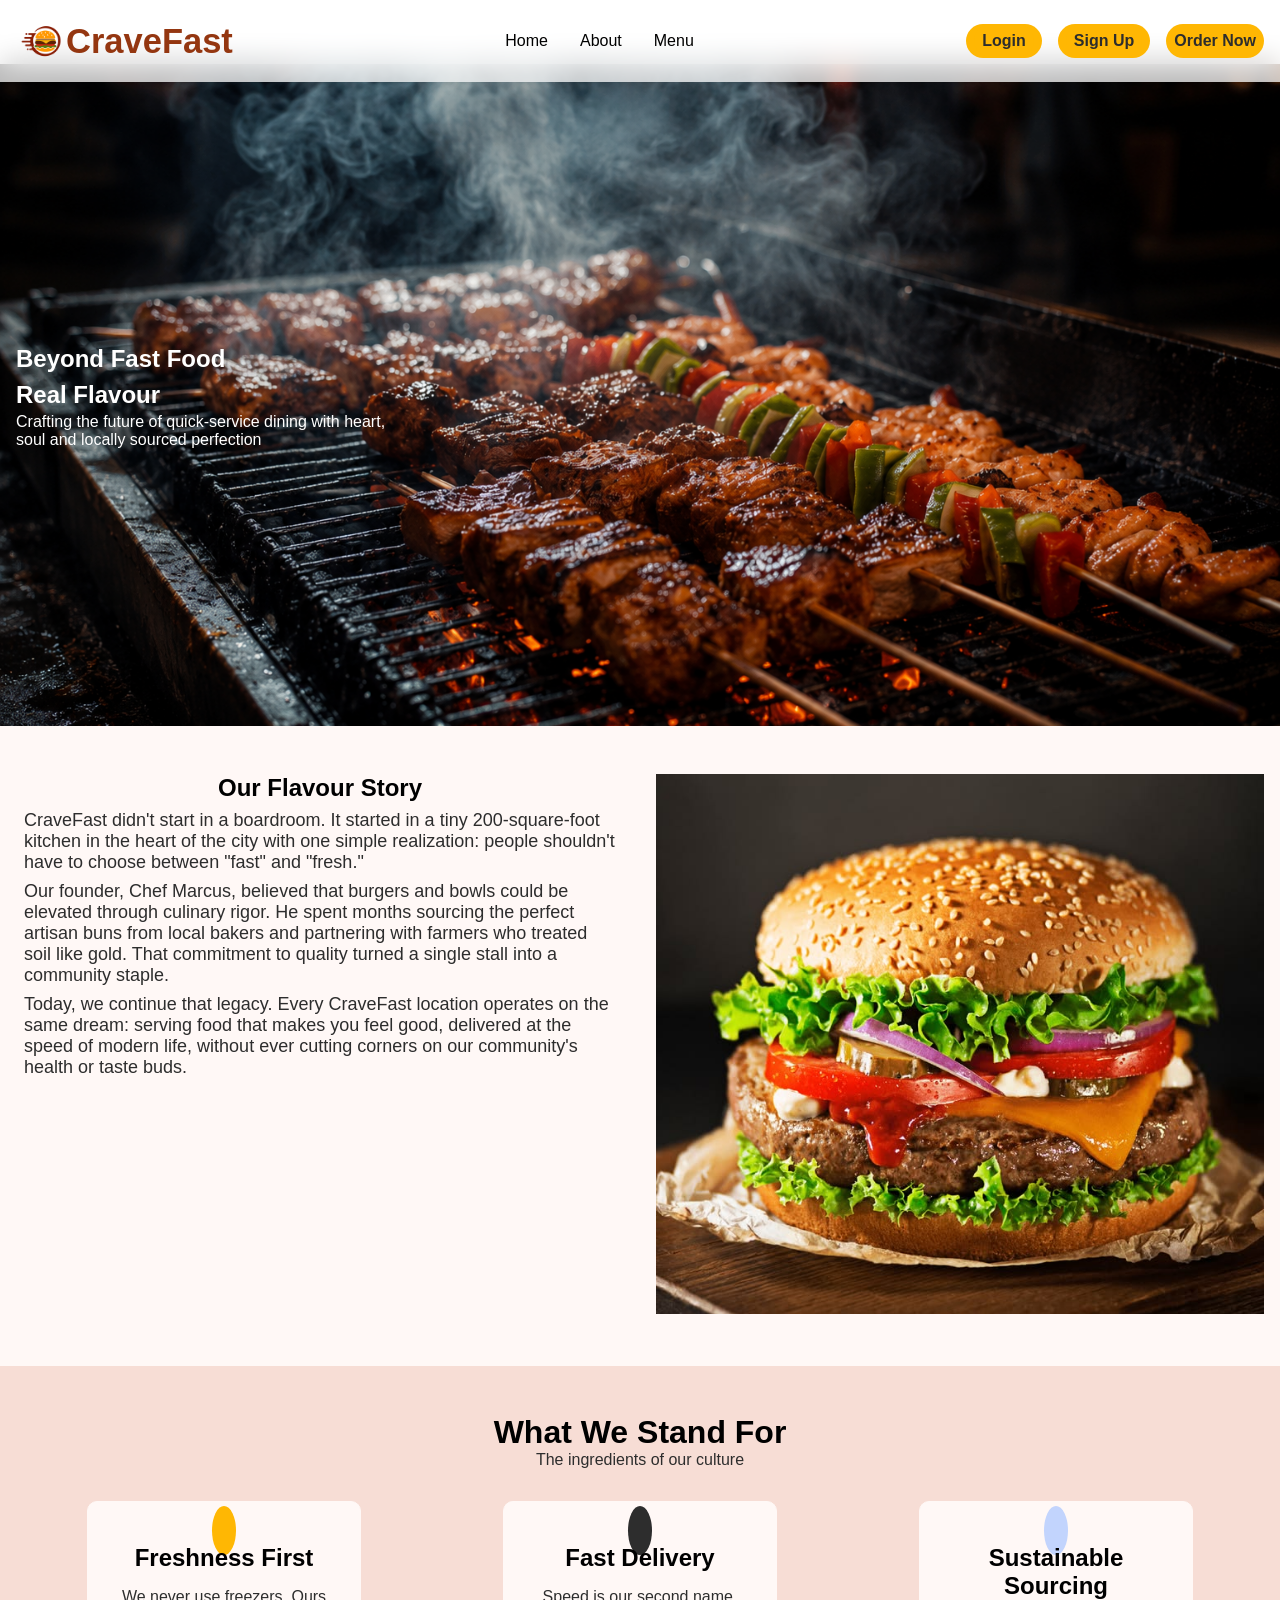
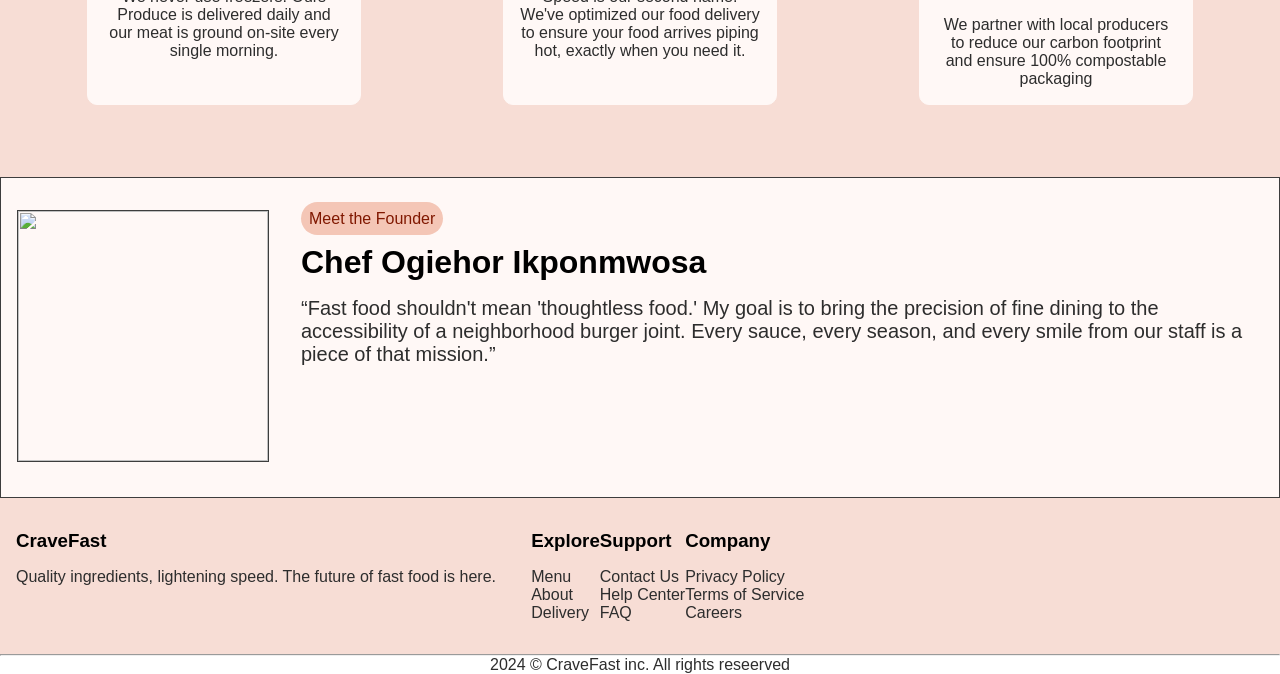
==== about.html @ b5cc9dee "Add files via upload" ====
<!DOCTYPE html>
<html lang="en">
<head>
    <meta charset="UTF-8">
    <meta name="viewport" content="width=device-width, initial-scale=1.0">
    <title>CraveFast | About</title>
    <link rel="stylesheet" href="./asset/css/style.css">
    <link rel="stylesheet" href="https://cdnjs.cloudflare.com/ajax/libs/font-awesome/7.0.1/css/all.min.css">
    <link rel="shortcut icon" href="./asset/img/favicon/favicon_io/favicon.ico" type="image/x-icon">
</head>
<body>
    <section class="header_sec">
    <header>
        <div class="menu_header">
            <img src="./asset/img/favicon/ChatGPT Image Jun 26, 2026, 08_16_59 AM.png" width="50px" height="50px" alt="">
            <h1>CraveFast</h1>
        </div>
            <div class="nav">
                <nav>
                    <ul>
                        <li><a href="./index.html">Home</a></li>
                        <li><a href="./about.html">About</a></li>
                        <li><a href="./menu.html">Menu</a></li>
                    </ul>
                </nav>
            </div>
                <!-- <div class="log_in">
                    <li><a href="./login.html">Login</a></li>
                    <li><a href="./signup.html">Signup</a></li>
                </div> -->
                        

            <div class="head_order">
                
                <div class="log_in">
                    <li><a href="./login.html">Login</a></li>
                    <li><a href="./signup.html">Sign Up</a></li>
                </div>
                <a class="head_order_link" href="">Order Now</a>

            <label for="toggle">
                <i class="fa fa-bars"></i>
            </label>
            </div>
    </header>

    <input type="checkbox" id="toggle">

    <div class="submenu">
        <nav>
            <ul>
                <li><a href="./index.html">Home</a></li>
                <li><a href="./about.html">About Us</a></li>
                <li><a href="./menu.html">Menu</a></li>
                <li><a href="./login.html">Login</a></li>
                <li><a href="./signup.html">Sign Up</a></li>
            </ul>
        </nav>
    </div>
</section>

    <section class="about_intro_sec">
        <div class="about_intro">
            <div class="about_intro_head">
                <h2><span>Beyond Fast Food</span><span>Real Flavour</span></h2>
            </div>
            <p>Crafting the future of quick-service dining with heart, soul and locally sourced perfection</p>
        </div>
    </section>

    <section class="about_txt_sec">
        <div class="about_msg">
            <h2>Our Flavour Story</h2>
            <p>
                CraveFast didn't start in a boardroom. It started in a tiny 200-square-foot kitchen in the heart of the city with one simple realization: people shouldn't have to choose between "fast" and "fresh."
            </p>
            <p>
                Our founder, Chef Marcus, believed that burgers and bowls could be elevated through culinary rigor. He spent months sourcing the perfect artisan buns from local bakers and partnering with farmers who treated soil like gold. That commitment to quality turned a single stall into a community staple.
            </p>
            <p>
                Today, we continue that legacy. Every CraveFast location operates on the same dream: serving food that makes you feel good, delivered at the speed of modern life, without ever cutting corners on our community's health or taste buds.
            </p>
        </div>
        <div class="about_img">
            <img src="./asset/img/723742602655037122.jfif" alt="">
        </div>
    </section>

    <section class="about_desc">
        <div class="about_desc_intro">
            <h2>What We Stand For</h2>
            <p>The ingredients of our culture</p>
        </div>

        <div class="about_card_sec">
            <div class="about_cards">
                <i class="fa-solid fa-leaf"></i>
                <h3>Freshness First</h3>
                <p>We never use freezers. Ours Produce is delivered daily and our meat is ground on-site every single morning.</p>
            </div>

            <div class="about_cards">
                <i class="fa-solid fa-bolt"></i>
                <h3>Fast Delivery</h3>
                <p>Speed is our second name. We've optimized our food delivery to ensure your food arrives piping hot, exactly when you need it.</p>
            </div>

            <div class="about_cards">
                <i class="fa-solid fa-earth-europe"></i>
                <h3>Sustainable Sourcing</h3>
                <p>We partner with local producers to reduce our carbon footprint and ensure 100% compostable packaging</p>
        </div>
        </div>
    </section>

    <section class="about_chef">
        <div class="chef_card">
            <div class="chef_pic">
                <img src="./asset/img/favicon/20260510_125618.jpg" alt="">
            </div>

            <div class="chef_info">
                <p><span>Meet the Founder</span></p>
                <h2>Chef Ogiehor Ikponmwosa</h2>
                <div class="chef_txt">
                <p><q>Fast food shouldn't mean 'thoughtless food.' My goal is to bring the precision of fine dining to the accessibility of a neighborhood burger joint. Every sauce, every season, and every smile from our staff is a piece of that mission.</q></p>
                </div>
                <a href=""><i class="fa-solid fa-share-nodes"></i></a>
            </div>
        </div>
    </section>
    
    <footer>
        <div class="footer_name">
            <h3>CraveFast</h3>
            <p>Quality ingredients, lightening speed. The future of fast food is here.</p>

        </div>

    <div class="footer_links">
        <div>
            <h3>Explore</h3>
            <ul>
                <li><a href="">Menu</a></li>
                <li><a href="">About</a></li>
                <li><a href="">Delivery</a></li>
            </ul>
        </div>
        <div>
            <h3>Support</h3>
            <ul>
                <li><a href="">Contact Us</a></li>
                <li><a href="">Help Center</a></li>
                <li><a href="">FAQ</a></li>
            </ul>
        </div>
        <div>
            <h3>Company</h3>
            <ul>
                <li><a href="">Privacy Policy</a></li>
                <li><a href="">Terms of Service</a></li>
                <li><a href="">Careers</a></li>
            </ul>
        </div>
    </div>
    </footer>
    <hr>
    <div class="end"> 
        <p>2024 &copy; CraveFast inc. All rights reseerved</p>
    </div>
   
</body>
</html>
---- asset/css/style.css ----
:root{
    --button-color: #FFB703;
    --button-txt: #2d2d2d;
    /* #ff6b35 */
    --logo-color: #801801;
    --paragraph-color: #943610;   
    --body-color: #f7ddd5;
    --span-color: #f4c6b6;
    --card-color: #fff8f6;
    /* fff8f0 */
    /* --icn-color: #802801; */
    /* color: #2d2d2d */
}
    /* --button-color: #FF5100;     Punchy, high-energy vibrant flame orange */
    /* --button-txt: #1C1B19;       Deep charcoal off-black for clean text contrast */
    /* --logo-color: #1C1B19;       Striking charcoal for prominent brand lettering */
    /* --paragraph-color: #1C1B19;  Sharp charcoal for primary heading typography    */
    /* --body-color: #FDFBF7;       Fresh, modern warm cream background instead of muddy pink */
    /* --span-color: #FFB703;       Warm energetic amber for promotional highlights and badges */
    /* --card-color: #FFFFFF;       Crisp pure white so your product and review cards pop cleanly */


html,
body{
    overflow-x:hidden;
}




*{
    margin: 0;
    padding: 0;
    list-style: none;
    text-decoration: none;
    scroll-behavior: smooth;
    font-family: candara, sans-serif;
}
p{
    color: var(--button-txt);
    /* font-weight: 500; */
}


a:hover{
    color: var(--paragraph-color);
}

.header_sec header{
    display: flex;
    align-items: center;
    justify-content: space-between;
    position: fixed;
    top: 0;
    left: 0;
    right: 0;
    padding: 1rem;
    background-color: rgba(255, 255, 255, 0.726);
    backdrop-filter: blur(15px);
    z-index: 1000;
}

header .menu_header{
    display: flex;
    align-items: center;
    color: var(--paragraph-color);
    font-size: 23px;
    font-weight: bolder;
}
.nav ul{
    display: flex;
    gap: 2rem;
}

.nav a{
    color: black;
}

.nav a:hover{
    color: #802801;
}

.log_in{
    display: flex;
    gap: 1rem;
}


.log_in li{
    padding: 0.5rem;
    background-color: var(--button-color);
    color: var(--button-txt);
    border-radius: 20px;
    font-weight: bolder;
    transition: 0.3s all ease-in-out;
}

.log_in li:hover{
    transform: scale(0.9);
}

.log_in a{
    color: var(--button-txt);
}

.log_in a:hover{
    color: var(--button-txt);
}


.submenu{
    position: fixed;
    top: 3.5rem;
    right: 0;
    background-color: #fff8f6b0;
    backdrop-filter: blur(15px);
    max-height: 0;
    overflow: hidden;
    opacity: 0;
    transition: max-height 0.8s ease, opacity 0.4s ease;
    z-index: 50;
}

.submenu nav ul{
    display: block;
    padding: 1rem;
}

.submenu nav ul li{
    margin: 1rem 0 1rem 0;
    border-bottom: 1px solid var(--button-txt);
    transition: 0.3s all ease-in-out;
}

.submenu nav ul li:hover{
    transform: scale(1.1);
    color: var(--button-txt);
}
.submenu nav ul li a{
    color: var(--button-txt);
    padding: 0.5rem;
    display: inline-block;
    width: stretch;
}

header label{
    display: none;
}
#toggle{
    display: none;
}

/* this means that whenever the toogle has been clicked and is now checked, give the submenu this properties */
#toggle:checked ~ .submenu{
    max-height: 500px;
    opacity: 1;
}




.head_order{
    display: flex;
    align-items: center;
    gap: 1rem;
}

.head_order a{
    padding: 0.5rem;
    background-color: var(--button-color);
    color: var(--button-txt);
    border-radius: 20px;
    font-weight: bolder;
    transition: 0.3s all ease-in-out;
}

.head_order a:hover{
    transform: scale(0.9);
}

.intro_sec{
    margin-top: 4rem;
    background-image: url(../img/burger/ChatGPT\ Image\ Jun\ 26\,\ 2026\,\ 12_20_37\ AM.png);
    background-size: cover;
    background-position: center;
    background-repeat: no-repeat;
    min-height: 95vh;
}

.intro_info{
    padding: 1rem;
}

.intro_img{
    /* background: linear-gradient(95deg, white, transparent, transparent); */
    background-image: linear-gradient(rgba(0, 0, 0, 0.5));
    width: stretch;
    height: 95vh;
    padding: 1rem;
    display: flex;
    align-items: center;
}

.intro_sec .intro_head{
    width: 45%;
}

.intro_head .intro_begin{
    margin: 2rem 0;
    background-color: var(--span-color);
    color: var(--logo-color);
    width: fit-content;
    border-radius: 20px;
    padding: 0.5rem;
    font-weight: bold;
}

.intro_head h2 span{
    display: block;
    font-size: 36px;
    font-weight: bolder;
    color: white;
}

.intro_head h2 span:nth-child(2){
    color: white;
}
.intro_head .intro_txt{
    margin-top: 1rem;
    color: white;
}

.order_now{
    margin-top: 1rem;
    display: flex;
    align-items: center;
    gap: 1rem;
    margin-top: 1rem;
}

.order_now .order{
    padding: 0.6rem 1.5rem;
    background-color: var(--button-color);
    color: var(--button-txt);
    border-radius: 10px;
    font-size: 18px;
    font-weight: bolder;
    transition: 0.3s all ease-in-out;
}

.order_now .order_video{
    padding: 0.6rem 1.5rem;
    border: 2px solid var(--button-color);
    color: var(--button-color);
    border-radius: 10px;
    font-weight: bolder;
    transition: 0.3s all ease-in-out;
}

.order_now .order:hover,
.order_now .order_video:hover{
    transform: scale(0.9);
}

.order_steps{
    background-color: var(--body-color);
    padding: 5rem 0 2rem;
    position: relative;
}

.order_steps .order_intro{
    text-align: center;
    display: flex;
    justify-content: space-between;
}

.order_steps .order_intro h2{
    font-weight: bold;
    font-size: 32px;
}

.order_intro_img{
    display: flex;
    justify-content: space-between;
}

.order_intro img{
    width: auto;
    height: 150px;
    background-color: transparent;
    margin: 0 3rem;
    animation: order_img 3s ease-in-out 1s infinite alternate both;
}

.order_img2{
    display: none;
}

@keyframes order_img {
    from{
        transform: scale(0.8);
    }
    to{
        transform: scale(1.1);
    }
    
}


/* .order_intro img */

/* .order_img{
    display: flex;
    margin: 0 3rem;
    justify-content: space-between;
} */

.order_steps .order_msg{
    padding: 1rem;
    margin-top: 3rem;
    display: flex;
    gap: 1rem;
    text-align: center;
    justify-content: space-around;
}

.order_steps .order_cards{
    padding: 2rem;
    width: 15rem;
    background-color: var(--card-color);
    border-radius: 10px;
}

.order_cards:hover{
    box-shadow: 0px 0px 50px #c1bab7;
}

.order_cards i{
    padding: 0.75rem;
    font-size: 22px;
    margin-bottom: 1rem;
    background-color: #f4c6b6;
    border-radius: 50%;
    color: #802801;
}

.order_cards h3{
    margin-bottom: 1rem;
}

.menu_begin{
    background-color: var(--card-color);
    padding: 3rem 1rem;
    flex-wrap: wrap;
    gap: 1rem;
    justify-content: space-between;
}

.menu_begin h2{
    font-size: 2rem;
    font-weight: bolder;
}

.menu_begin .menu_begin_txt{
    display: flex;
    justify-content: space-between;
}

.menu_begin_txt a{
    font-weight: bolder;
}

.menu_carousel{
    padding: 1rem;
    margin-top: 3rem;
    /* display: flex; */
    justify-content: space-between;
    /* gap: 1rem; */
    /* flex-wrap: wrap; */
    display: grid;
    grid-template-columns: repeat(auto-fit, minmax(250px, 1fr));
    gap: 1.5rem;
    /* width: 100%; */
    overflow: hidden;

/*     
        width: 15rem;
        display: flex;
        flex-direction: column;
        border: 1px solid #000;
        padding-bottom: 1rem; */
}

.menu_carousel .menu_intro_cards{
    /* text-align: center;
    background-color: beige; */
    /* height: 20rem; */
    /* width: 14rem;
    border-radius: 10px;
    justify-content: space-around;
    position: relative;
    padding-bottom: 4rem;
    padding: 1rem;  */



    margin: 1.5rem;
    width: 15rem;
    display: flex;
    flex-direction: column;
    padding-bottom: 1rem;
    border-radius: 5px 5px 0 0;
    background-color: white;
    transition: 0.3s all ease-in-out;
}




.menu_carousel .menu_intro_cards:hover{
    box-shadow: 0px 0px 10px var(--paragraph-color);
}

.menu_intro_cards .menu_img{
    /* width: 100%; */
    background-position: center;
    background-size: cover;
    height: 12rem;
    /* background-color: #ff6b35; */
    border-radius: 5px 5px 0 0;
    /* transition: 0.3s all ease-in-out; */
}

.menu_intro_cards:nth-child(1) .menu_img{
    background-image: url(../img/welcome_burger.png);
}
.menu_intro_cards:nth-child(2) .menu_img{
    background-image: url(../img/Nigerian\ AI\ generated\ jollof\ rice.jfif);
}

.menu_intro_cards:nth-child(3) .menu_img{
    background-image: url(../img/WhatsApp\ Image\ 2026-06-22\ at\ 8.38.26\ PM.jpeg);
}

.menu_intro_cards:nth-child(4) .menu_img{
    background-image: url(../img/4996249583905064.jfif);
}


.menu_intro_cards p{
        text-align: center;
        flex-grow: 1;
        margin: 0.5rem;
}

.menu_intro_cards .intro_card_head{
    /* margin: 1rem 0; */
    padding: 1rem;
    display: flex;
    align-items: center;
    justify-content: space-between;
}

.intro_card_head span{
    /* color: red; */
    
        font-weight: bold;
        color: var(--button-txt);
}


/* .menu_intro_cards a{
    display: inline-block;
    margin: 1rem;
    padding: 1rem;
    background-color: var(--button-color);
    color: var(--paragraph-color);
    border-radius: 20px;
}  */

.menu_intro_cards a{
    /* position: absolute;
    bottom: 1rem;
    left: 50%;
    transform: translateX(-50%);

    display: inline-block;
    width: max-content;

    padding: 1rem;
    background-color: var(--button-color);
    color: var(--paragraph-color);
    border-radius: 20px; */

    
        width: fit-content;
        margin-top: auto;
        /* background-color: #ff480033; */
        align-self: center;
         padding: 1rem;
    background-color: var(--button-color);
    color: var(--button-txt);
    border-radius: 20px; 
    font-weight: bolder;
    transition: 0.3s all ease-in-out;
}

.menu_intro_cards a:hover{
    transform: scale(0.9);
}

.review{
    padding: 2rem;
    background-color: var(--body-color);
}

.review h2{
    text-align: center;
}

.review_container{
    display: grid;
    grid-template-columns: repeat(auto-fit, minmax(250px, 1fr));
    padding: 1rem;
    gap: 1.5rem;
    justify-content: space-between;
}
.review_container .review_cards{
    background-color: var(--card-color);
    padding: 1rem;
    border-radius: 10px;
    margin: 1rem 0;
}

.review_cards i{
    color: #ab3500;
}

.review_cards p{
    color: black;
}

.review_cards .review_txt{
    margin: 1rem 0;
}

.invite{
    /* background-image: url(../img/11751649023408374.jfif); */
    background-color: var(--card-color);
    background-size: 100% auto;
    background-position: center;
    background-repeat: no-repeat;
    padding: 2rem 1rem;
    text-align: center;
}

.invite h2{
    padding-bottom: 1rem;
}

.invite p{
    padding-bottom: 2rem;
}

.invite form{
    display: inline-flex;
    gap: 2rem;
    align-items: center;
    text-align: center;
}

.invite form input{
    padding: 0.75rem;
    background-color: #eee;
    border: none;
    border-radius: 10px;
}

.invite form input:focus-visible{
    outline: none;
}

.invite form a{
    padding: 0.75rem 1.25rem;
    background-color: var(--button-color);
    color: var(--button-txt);
    border-radius: 10px; 
    font-weight: bolder;
    transition: 0.3s all ease-in-out;
}

.invite form a:hover{
    transform: scale(0.9);
}

footer{
    padding: 2rem 1rem;
    display: flex;
    gap: 1rem;
    background-color: var(--body-color);
    /* justify-content: space-between; */
}

.footer_name{
    width: 40%;
}

.footer_links{
    width: stretch;
    display: flex;
    justify-content: space-evenly;
}

.footer_links a{
    color: var(--button-txt);
}


.footer_links a:hover{
    color: var(--logo-color);
}

.footer_name h3,
.footer_links h3{
    margin-bottom: 1rem;
}



.end{
    text-align: center;
}

/* about section styling starts now */

.about_intro_sec{
    display: flex;
    margin-top: 4rem;
    padding: 1rem;
    background-image: url(../img/drinks/ChatGPT\ Image\ Jun\ 26\,\ 2026\,\ 12_20_48\ AM.png);
    background-position: center;
    background-repeat: no-repeat;
    background-size: cover;
    height: 70vh;
}

.about_intro{
    width: 30%;
    color: white;
    align-content: center;
}

.about_intro_head h2 span{
    display: block;
    line-height: 1.5;
}

.about_intro p{
    /* margin-top: 1rem; */
    color: white;
}

.about_txt_sec{
    display: flex;
    gap: 2rem;
    padding: 3rem 1rem;
    background-color: var(--card-color);
}

.about_txt_sec h2{
    text-align: center;
}

.about_txt_sec .about_msg{
    width: 50%;
}

.about_msg  p{
   font-size: 18px; 
   margin: 0.5rem;
}

.about_txt_sec .about_img{
    width: 50%;
}

.about_txt_sec img{
    /* width: 50%; */
    
    /* display: block; */
    object-fit: cover;
    width: 100%;
    height: 60vh;
}

.about_desc{
    background-color: var(--body-color);
    padding: 3rem 1rem;
}

.about_desc .about_desc_intro{
    text-align: center;
}

.about_desc .about_desc_intro h2{
    font-size: 2rem;
    font-weight: bolder;
}

.about_card_sec{
    display: flex;
    flex-wrap: wrap;
    margin-top: 2rem;
    justify-content: space-around;
}


.about_cards{
    padding: 1rem;
    width: 15rem;
    text-align: center;
    gap: 2rem;
    border: 1px solid var(--card-color);
    background-color: var(--card-color);
    transition: 0.3s all ease-in-out;
    border-radius: 10px;
    margin-bottom: 1.5rem;
}


.about_cards:hover{
    transform: translateY(-1rem);
}

.about_cards i{
    padding: 0.75rem;
    font-size: 22px;
    margin-bottom: 1rem;
    background-color: #f4c6b6;
    border-radius: 50%;
    color: #802801;
}

.about_cards:nth-child(1) i{
    color: var(--button-txt);
    background-color: var(--button-color);

}
.about_cards:nth-child(2) i{
    background-color: var(--button-txt);
    color: var(--button-color);
    
}
.about_cards:nth-child(3) i{
    background-color: #c2d4fd;
    color: #212d87;
}


.about_cards h3{
    font-size: 1.5em;
    font-weight: bold;
    margin-bottom: 1rem;
}

.about_chef{
    background-color: var(--card-color);
}

.chef_card{
    border: 1px solid #3d3d3d;
    background-color: var(--card-color);
    padding: 2rem;
    display: flex;
    padding: 2rem 1rem;
}

.chef_card .chef_pic img{
    width: 250px;
    height: 250px;
    border: 1px solid #3d3d3d;
}

.chef_info{
    display: flex;
    flex-direction: column;
    gap: 1rem;
    margin-left: 2rem;
}

.chef_info p span{
    background-color: var(--span-color);
    color: var(--logo-color);
    width: fit-content;
    border-radius: 20px;
    padding: 0.5rem;
}

.chef_info h2{
    font-size: 2rem;
    font-weight: bolder;
}

.chef_info i{
    color: var(--paragraph-color);
}

.chef_txt p{
    font-size: 20px;
}


/* menu styling starts now */

.menu_body{
    background-color: var(--body-color);
    /* padding: 1rem; */
}

.menu_layout{
    display: flex;
    /* grid-template-columns: 300px 1fr; */
    gap: 2rem;
    width: 98%;
    /* min-height: 100vh; */
    /* margin: auto; */
}

.menu_content{
    width: 75%;
    margin-left: 32%;
    /* overflow: hidden; */
}

.food_grid{
    display:grid;
    grid-template-columns: repeat(auto-fit,minmax(300px,1fr));
    gap:1.5rem;
}

.food_details{
    padding: 1rem;
    gap: 1rem;
    /* display: flex;
    flex-direction: column;  */
    /* justify-content: space-between;  */
}

.food_details h3{
    margin-bottom: 4rem;
    font-size: 22px;
}

.food_details span{
    font-size: 18px;
    font-weight: bolder;
    display: inline-block;
    margin-top: 1rem;
}

.food_details button{
    padding: 0.5rem;
    background: var(--button-color);
    border: none;
    border-radius: 50%;
    display: flex;
    align-items: center;
    justify-content: center;
    cursor: pointer;
    margin-top: 3rem;
}

.food_details button:hover{
    background-color: var(--paragraph-color);
}

.food_details i{
    font-size: 20px;
}


.food_card{
    display:grid;

    grid-template-columns:1.75fr 1fr;
    min-height: 180px;
    border:1px solid var(--card-color);
    border-radius:12px;
    background-color: var(--card-color);
    overflow:hidden;
    transition: 0.3s all ease-in-out;
}

.food_card:hover{
    box-shadow: 0px 0px 10px var(--paragraph-color);
}

.food_image img{
    width: 100%;
    height: 100%;
    object-fit: cover;
}

.restaurant_info{
    background-color: var(--card-color);
    /* background-color: var(--card-color); */
    padding: 1rem;
    width: 25%;
    height: 100vh;
    /* border-radius: 12px; */
/* height: 100vh; */
    position: fixed;
    top: 0;
    left: 0;
    /* align-self: start; */

    display: flex;
    flex-direction: column;
    justify-content: space-between;
}

.restaurant_info h1{
    color: var(--paragraph-color);
}



.menu_nav{
    display: block;
}


.menu_nav li{
    margin-bottom: 1rem;
    border-bottom: 1px solid var(--card-color);
    transition: 0.3s all ease-in-out;
}

.menu_nav a:hover{
    border-bottom: 1px solid var(--button-txt);
    color: var(--paragraph-color);
}

.menu_nav li a{
    display: block;
    font-size: 24px;
    color: var(--button-txt);
}


.search_bar {
    display: flex;
    justify-content: space-between;
    width: 100%;
    align-items: center;
}

.search_bar label{
    display: none;
}

.search_bar input{
    padding: 0.5rem;
    font-size: 18px;
    margin: 1rem 0;
    width: 100%;
}


.menu_categories{
    margin-bottom: 1rem;
    text-align: center;
    display: flex;
    justify-content: center;
    gap: 3rem;
    flex-wrap: wrap;
    /* background-color: white; */
}

.menu_categories a{
    border-bottom: 2px solid var(--body-color);
    color: var(--button-txt);
}

.menu_categories a:hover{
    border-bottom: 2px solid var(--logo-color);
}

.cart_btn{
    display: flex;
    background-color: var(--button-color);
    color: var(--button-txt);
    width: fit-content;
    padding: 0.75rem;
    border-radius: 20px;
    margin-bottom: 5rem;
    transition: 0.3s all ease-in-out;
    gap: 0.5rem;
}

.cart_btn:hover{
    color: var(--button-txt);
    transform: scale(0.9);
}


.food_header{
    margin: 2rem 0;
}


/* .food_grid img{
    width: 240px;
    height: 240px;
} */
   









/* registration styling for login page and sign up page */

.login_sec{
    background-color: var(--body-color);
    height: 100vh;
    align-content: center;
}

.login_head{
    text-align: center;
}

.login_head h1{
    margin: 1rem 0;
    color: var(--paragraph-color);
}

.login_head i{
    font-size: 20px;
    color: var(--paragraph-color);
}

.mneu_body{
    background-color: var(--body-color);
}

.reg_container{
    padding: 1rem;
    display: flex;
    justify-content: center;
    align-items: center;
    height: max-content;
}



.login_box{
    background-color: var(--card-color);
    padding: 2rem;
    border: 1px solid #3d3a3a;
    border-radius: 10px;
    /* box-shadow: 0px 0px 6px #0088cfde; */
}

.login_box:hover{
    border: 1px solid #c1bab7;
    box-shadow: 0px 0px 20px #c1bab7;
}

.intro_log{
    text-align: center;
}
.intro_log i{
    color: var(--logo-color);
}

.login_box form{
    margin-top: 1.5rem;
}

.form-group{
    margin: 1rem 0 1rem 0;
}

.form-group label{
    display: block;
    font-weight: bold;
}

.form-group select,
.form-group input{
    width: stretch;
    font-size: 15px;
    padding: 0.5rem;
    margin: 0.5rem 0 0.5rem 0;
    border: 1px;
    border-radius: 9px;
    background-color: var(--body-color);
}

.form-group select:focus-visible,
.form-group input:focus-visible{
    outline: none;
}

.reg_btn_sec{
    display: flex;
    justify-content: center;
    gap: 1rem;
    align-items: center;
}

.reg_btn_sec .forgot_pass,
.form-group button{
    background: var(--button-color);
    color: var(--button-txt);
    border-radius: 9px;
    border: none;
    padding: 0.5rem 1rem;
    font-size: 16px;
    font-weight: bolder;
    transition: 0.3s;
}

.reg_btn_sec .forgot_pass:hover{
    transform: scale(0.95);
}
.form-group button:hover{
    transform: scale(0.95);
}

.regs{
    display: flex;
    justify-content: center;
    margin-top: 1rem;
    font-size: 14px;
}
.regs a{
    color: #0088cfde;
}

.regs a:hover{
    text-decoration: underline #0088cfde;
}




/* media query strats now */

@media (max-width:768px){
    
    header label{
        display: block;
        cursor: pointer;
    }
    
    header .nav,
    .log_in,
    .head_order_link{
        display: none;
    }

    .order_intro{
        flex-direction: column;
        align-items: center;
        gap: 2rem;
    }

    .order_intro img{
        margin:0;
        width:120px;
        height:auto;
    }
    .order_txt_img{
        display: none;
    }
    .order_img2{
        display: flex;
    }

}


@media (max-width:640px) {
    .order_msg{
        flex-wrap: wrap;
    }
    .about_txt_sec{
        display: block;
    }
    .about_txt_sec .about_msg,
    .about_txt_sec .about_img{
        width: 100%;
    }

    .restaurant_info{
        display: none;
    }
    .menu_content{
        width: 100%;
        margin: 5%;
    }
        
    .search_bar label{
        display: block;
    }    

    .search_bar {
    display: flex;
    justify-content: space-around;
    }
}

@media (max-width:550px) {
    
    footer,
    end{
        width: 100%;
        margin-left: 1%;
    }


    .restaurant_info{
        display: none;
    }
    
    .menu_content{
        width: 100%;
        margin: 5%;
    }
    
    .order_intro_img{
        display: flex;
        gap: 4rem;
    }

    
}

@media (max-width:490px){
    header .nav{
        display: none;
    }
    .chef_card{
        display: block;
    }
    .chef_card .chef_pic img{
        width: 100%;
        height: auto;
    }
}


@media (max-width:380px){
    .order_intro img{
        display: none;
    }

    .intro_head .intro_begin{
        margin-top: 5rem;
    }
    .order_intro_img img{
        display: flex;
        gap: 4rem;
    }
    .menu_intro_cards{
    width:100%;
    margin:0;
    }
    .food_card{
        grid-template-columns:1fr 1fr;

    }
    .order_now{
        margin-bottom: 5rem;
    }
    .header_sec header{
        height: 35px;
    }
    .search_bar {
    display: block;
    }

    
    .search_bar i{
    display: block;
    margin: 1rem 0;
    /* width: 100%; */
    }
}

@media (max-width:320px) {
    .intro_sec .intro_head {
        width: 60%;
    }

    .order_now{
        margin-bottom: 5rem;
    }
    .invite{
        padding: 2rem;
    }
    .invite form{
        gap: 1rem;
    }
    .invite form a{
        padding: 0.5rem 1rem;
    }
    
    .search_bar input{
        display: none;
    }
    footer{
        display: block;
    }
    .footer_name{
        width: 100%;
        margin-bottom: 1rem;
    }
}

@media (max-width:290px) {
    .intro_head .intro_begin{
        display: none;
    }
    .intro_head h2{
        margin-top: 1rem;
    }
    
    .order_intro_img{
        display: flex;
        gap: 1rem;
    }
    .menu_header h1{
        font-size: 30px;
    }
}
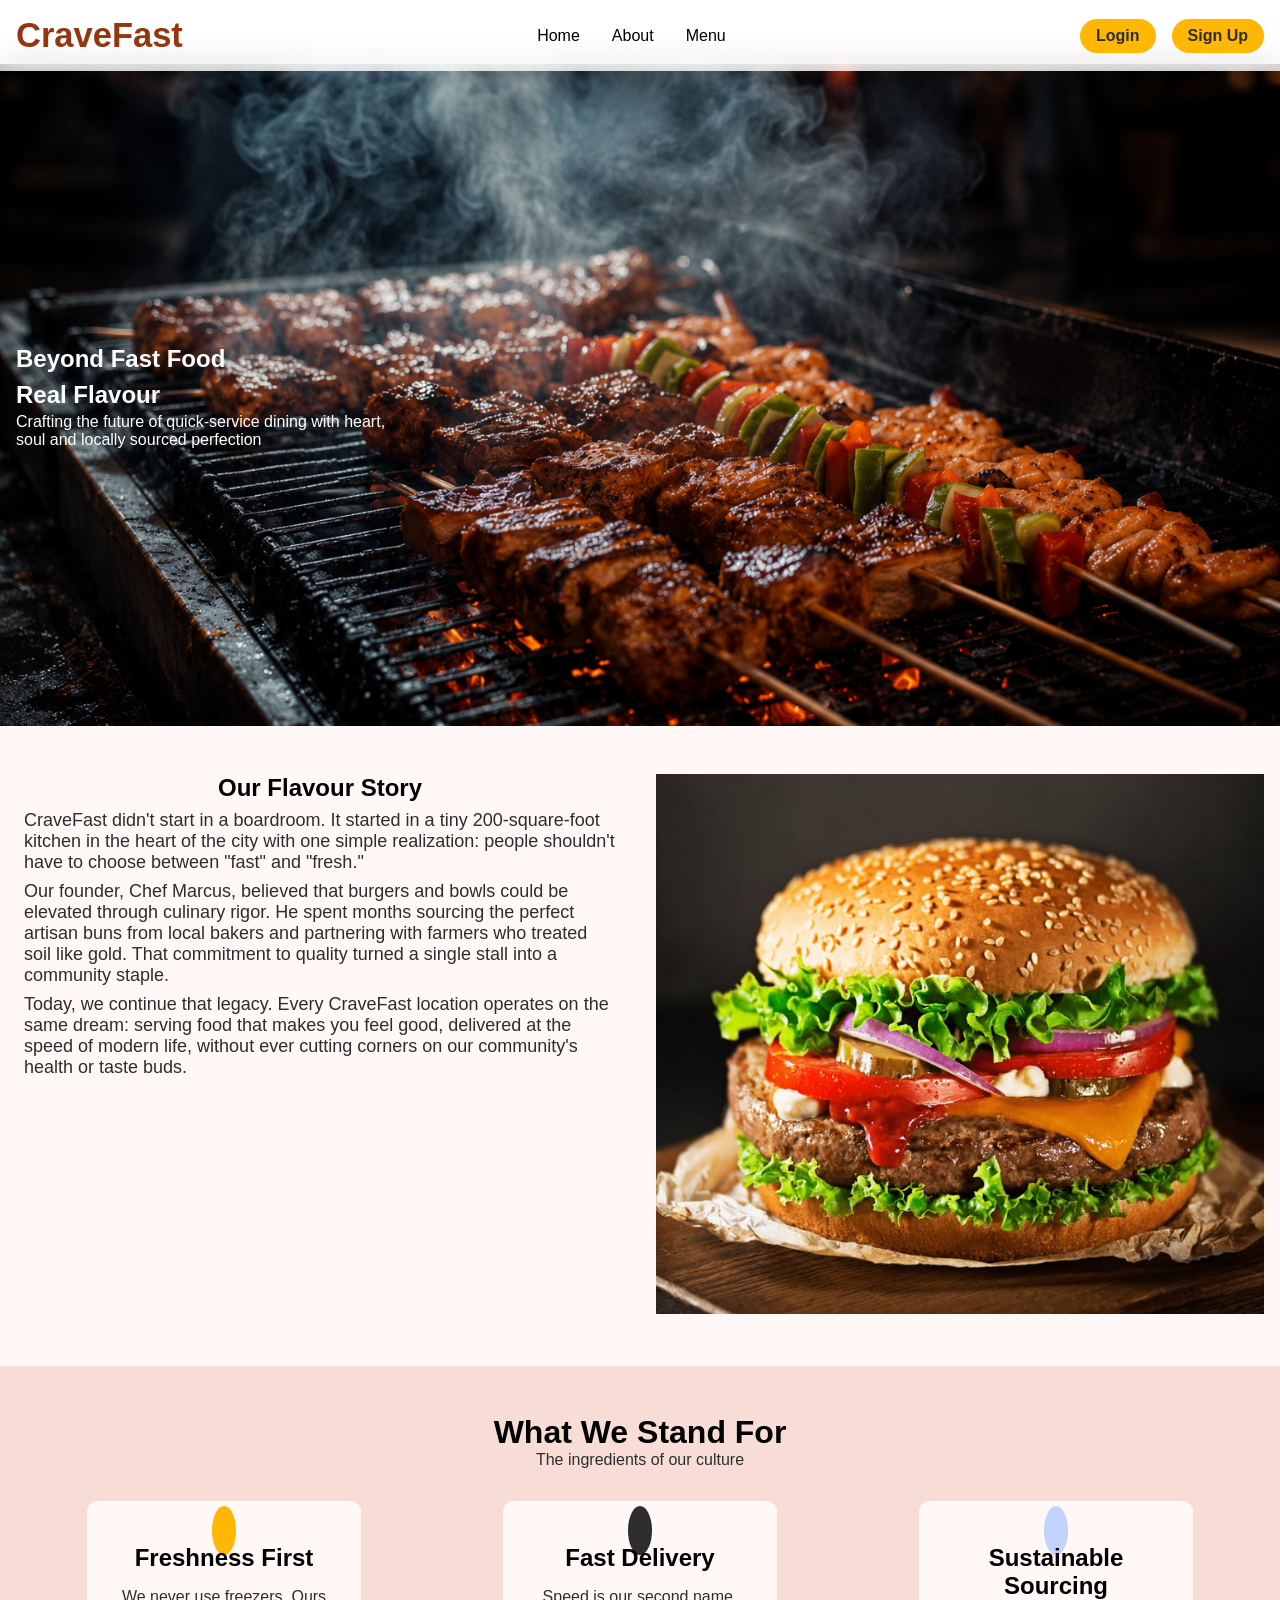
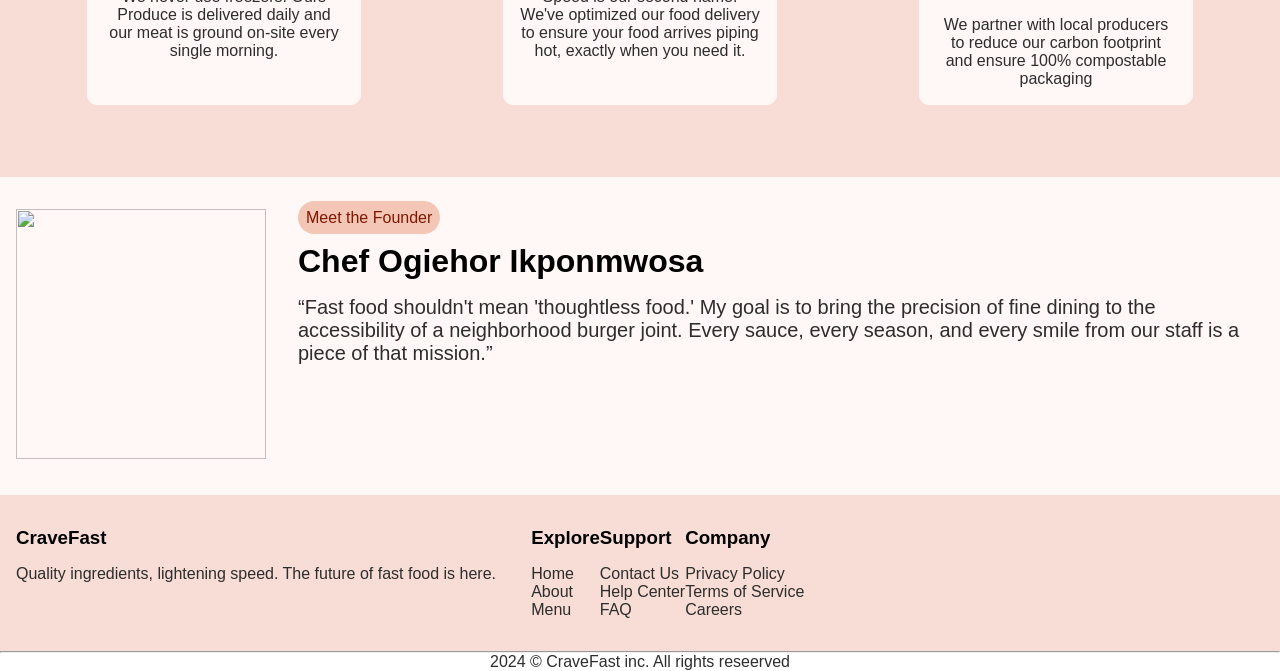
==== commit c1238fb3: "Add files via upload" ====
--- a/about.html
+++ b/about.html
@@ -12,7 +12,6 @@
     <section class="header_sec">
     <header>
         <div class="menu_header">
-            <img src="./asset/img/favicon/ChatGPT Image Jun 26, 2026, 08_16_59 AM.png" width="50px" height="50px" alt="">
             <h1>CraveFast</h1>
         </div>
             <div class="nav">
@@ -36,7 +35,7 @@
                     <li><a href="./login.html">Login</a></li>
                     <li><a href="./signup.html">Sign Up</a></li>
                 </div>
-                <a class="head_order_link" href="">Order Now</a>
+                <!-- <a class="head_order_link" href="">Order Now</a> -->
 
             <label for="toggle">
                 <i class="fa fa-bars"></i>
@@ -82,7 +81,7 @@
             </p>
         </div>
         <div class="about_img">
-            <img src="./asset/img/723742602655037122.jfif" alt="">
+            <img src="./asset/img/burger/723742602655037122.jfif" alt="">
         </div>
     </section>
 
@@ -116,7 +115,7 @@
     <section class="about_chef">
         <div class="chef_card">
             <div class="chef_pic">
-                <img src="./asset/img/favicon/20260510_125618.jpg" alt="">
+                <img src="./asset/img/favicon/20260503_122446.jpg" alt="">
             </div>
 
             <div class="chef_info">
@@ -141,9 +140,9 @@
         <div>
             <h3>Explore</h3>
             <ul>
-                <li><a href="">Menu</a></li>
-                <li><a href="">About</a></li>
-                <li><a href="">Delivery</a></li>
+                <li><a href="./index.html">Home</a></li>
+                <li><a href="./about.html">About</a></li>
+                <li><a href="./menu.html">Menu</a></li>
             </ul>
         </div>
         <div>
--- a/asset/css/style.css
+++ b/asset/css/style.css
@@ -180,7 +180,7 @@
 
 .intro_sec{
     margin-top: 4rem;
-    background-image: url(../img/burger/ChatGPT\ Image\ Jun\ 26\,\ 2026\,\ 12_20_37\ AM.png);
+    background-image: url(../img/background/ChatGPT\ Image\ Jun\ 26\,\ 2026\,\ 12_20_37\ AM.png);
     background-size: cover;
     background-position: center;
     background-repeat: no-repeat;
@@ -432,18 +432,18 @@
 }
 
 .menu_intro_cards:nth-child(1) .menu_img{
-    background-image: url(../img/welcome_burger.png);
+    background-image: url(../img/burger/welcome_burger.png);
 }
 .menu_intro_cards:nth-child(2) .menu_img{
-    background-image: url(../img/Nigerian\ AI\ generated\ jollof\ rice.jfif);
+    background-image: url(../img/main/Nigerian\ AI\ generated\ jollof\ rice.jfif);
 }
 
 .menu_intro_cards:nth-child(3) .menu_img{
-    background-image: url(../img/WhatsApp\ Image\ 2026-06-22\ at\ 8.38.26\ PM.jpeg);
+    background-image: url(../img/others/WhatsApp\ Image\ 2026-06-22\ at\ 8.38.26\ PM.jpeg);
 }
 
 .menu_intro_cards:nth-child(4) .menu_img{
-    background-image: url(../img/4996249583905064.jfif);
+    background-image: url(../img/others/4996249583905064.jfif);
 }
 
 
@@ -637,7 +637,7 @@
     display: flex;
     margin-top: 4rem;
     padding: 1rem;
-    background-image: url(../img/drinks/ChatGPT\ Image\ Jun\ 26\,\ 2026\,\ 12_20_48\ AM.png);
+    background-image: url(../img/background/ChatGPT\ Image\ Jun\ 26\,\ 2026\,\ 12_20_48\ AM.png);
     background-position: center;
     background-repeat: no-repeat;
     background-size: cover;
@@ -768,7 +768,6 @@
 }
 
 .chef_card{
-    border: 1px solid #3d3d3d;
     background-color: var(--card-color);
     padding: 2rem;
     display: flex;
@@ -778,7 +777,7 @@
 .chef_card .chef_pic img{
     width: 250px;
     height: 250px;
-    border: 1px solid #3d3d3d;
+    /* border: 1px solid #3d3d3d; */
 }
 
 .chef_info{
@@ -1025,8 +1024,23 @@
 
 /* registration styling for login page and sign up page */
 
+.back_btn i{
+    padding: 0 1rem;
+    font-size: 24px;
+    color: var(--logo-color);
+    transition: 0.3s all ease-in-out;
+}
+
+.back_btn i:hover{
+    color: var(--button-txt);
+    transform: scale(1.25);
+}
+
+.login_body{
+    background-color: var(--body-color);
+}
+
 .login_sec{
-    background-color: var(--body-color);
     height: 100vh;
     align-content: center;
 }
@@ -1045,8 +1059,19 @@
     color: var(--paragraph-color);
 }
 
-.mneu_body{
+.login_head img{
+    height: 75px;
+    width: 75px;
+    transition: 0.3s all ease-in-out;
+}
+
+.login_head img:hover{
+    transform: scale(1.25);
+}
+
+.menu_body{
     background-color: var(--body-color);
+    padding: 1rem 0;
 }
 
 .reg_container{
@@ -1115,6 +1140,8 @@
     align-items: center;
 }
 
+
+.reg_btn_sec .login_btn,
 .reg_btn_sec .forgot_pass,
 .form-group button{
     background: var(--button-color);
@@ -1127,18 +1154,23 @@
     transition: 0.3s;
 }
 
-.reg_btn_sec .forgot_pass:hover{
-    transform: scale(0.95);
+
+:is(.reg_btn_sec .forgot_pass, .reg_btn_sec .login_btn):hover{
+    transform: scale(0.9);
 }
 .form-group button:hover{
-    transform: scale(0.95);
+    transform: scale(0.9);
 }
 
 .regs{
     display: flex;
     justify-content: center;
     margin-top: 1rem;
-    font-size: 14px;
+    font-size: 16px;
+}
+.regs p{
+    font-size: 16px;
+    font-weight: bold;
 }
 .regs a{
     color: #0088cfde;
@@ -1148,6 +1180,15 @@
     text-decoration: underline #0088cfde;
 }
 
+.welcome{
+    display: flex;
+    align-items: center;
+    gap: 0.5rem;
+}
+
+.welcome i{
+    font-size: 25px;
+}
 
 
 
@@ -1180,8 +1221,14 @@
     .order_txt_img{
         display: none;
     }
+    .order_intro_img {
+        display: flex;
+        justify-content: space-between;
+        gap: 5rem;
+    }
     .order_img2{
         display: flex;
+        gap: 5rem;
     }
 
 }
@@ -1222,7 +1269,7 @@
     footer,
     end{
         width: 100%;
-        margin-left: 1%;
+        /* margin-left: 1%; */
     }
 
 
@@ -1249,6 +1296,9 @@
     }
     .chef_card{
         display: block;
+    }
+    .chef_info{
+        margin-top: 1rem;
     }
     .chef_card .chef_pic img{
         width: 100%;
@@ -1293,6 +1343,14 @@
     margin: 1rem 0;
     /* width: 100%; */
     }
+        
+    .welcome{
+        justify-content: center;
+    }
+
+    .welcome i{
+        display: none;
+    }
 }
 
 @media (max-width:320px) {
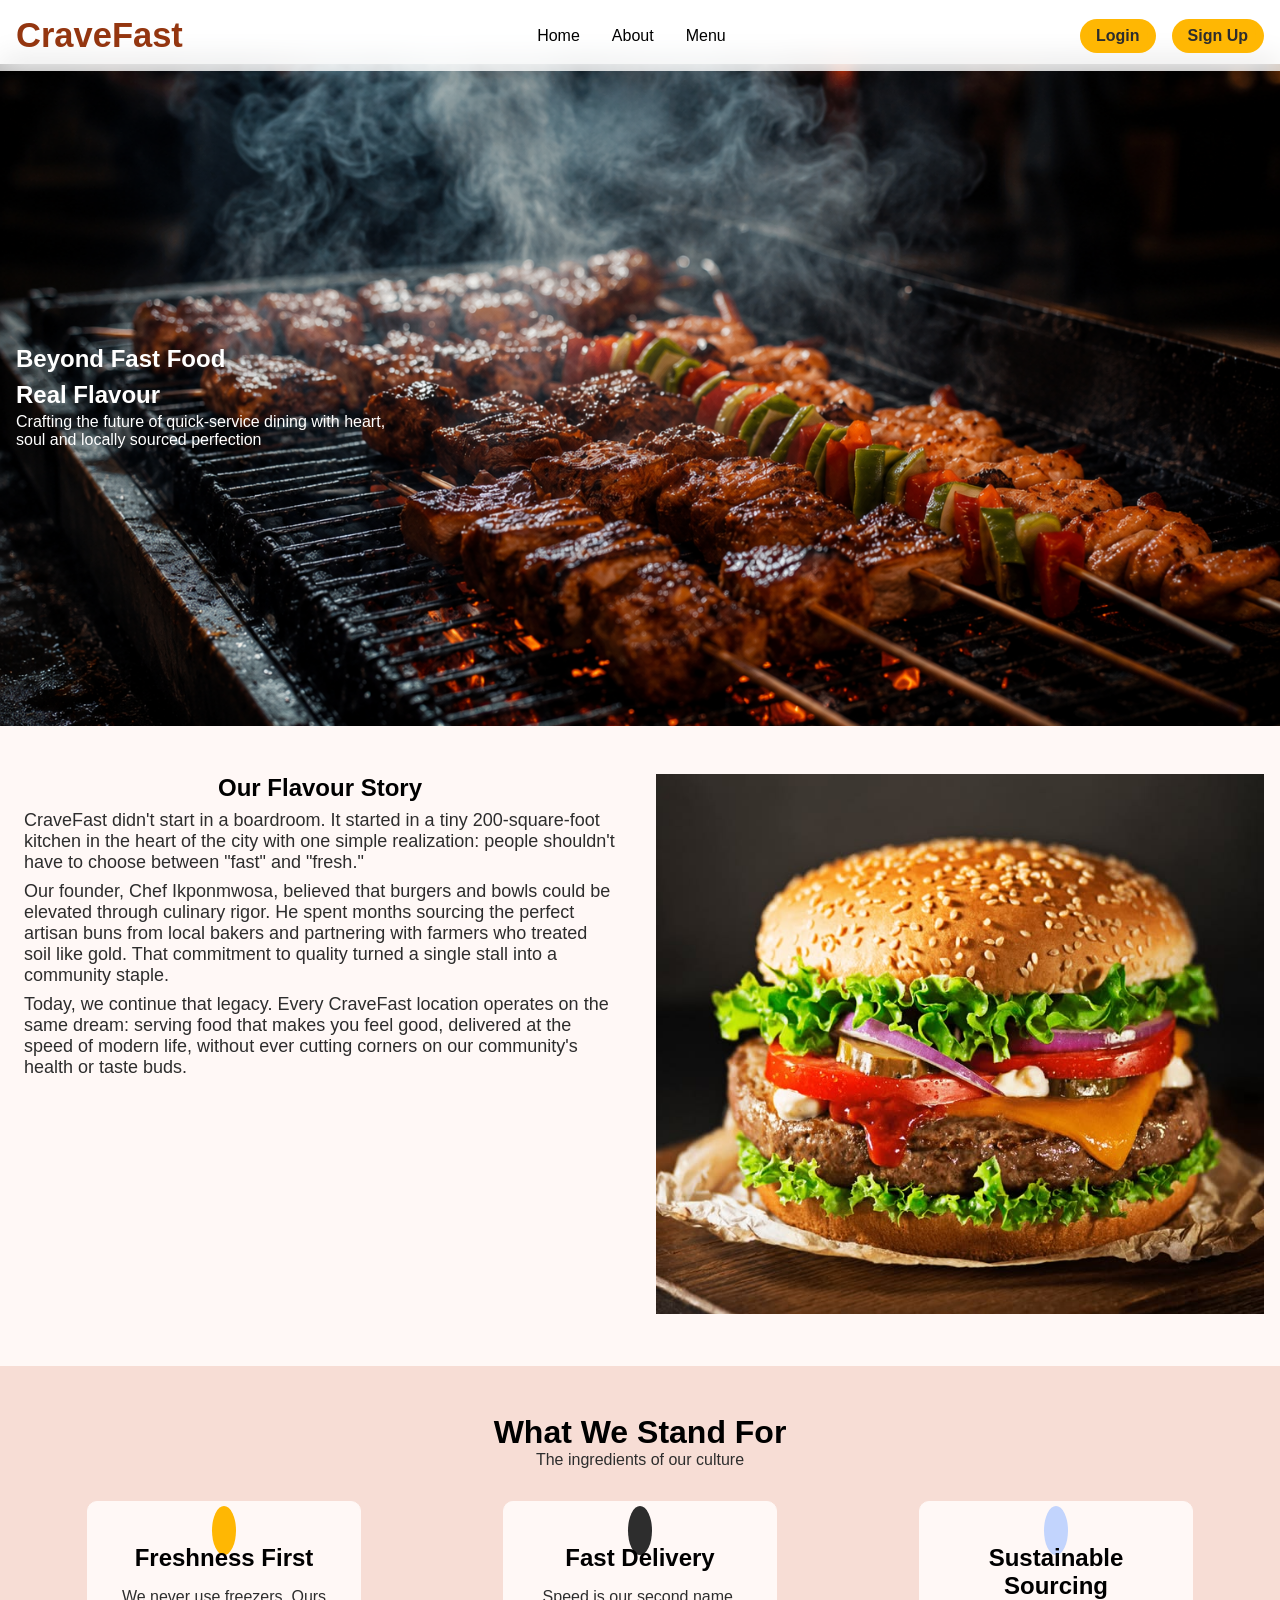
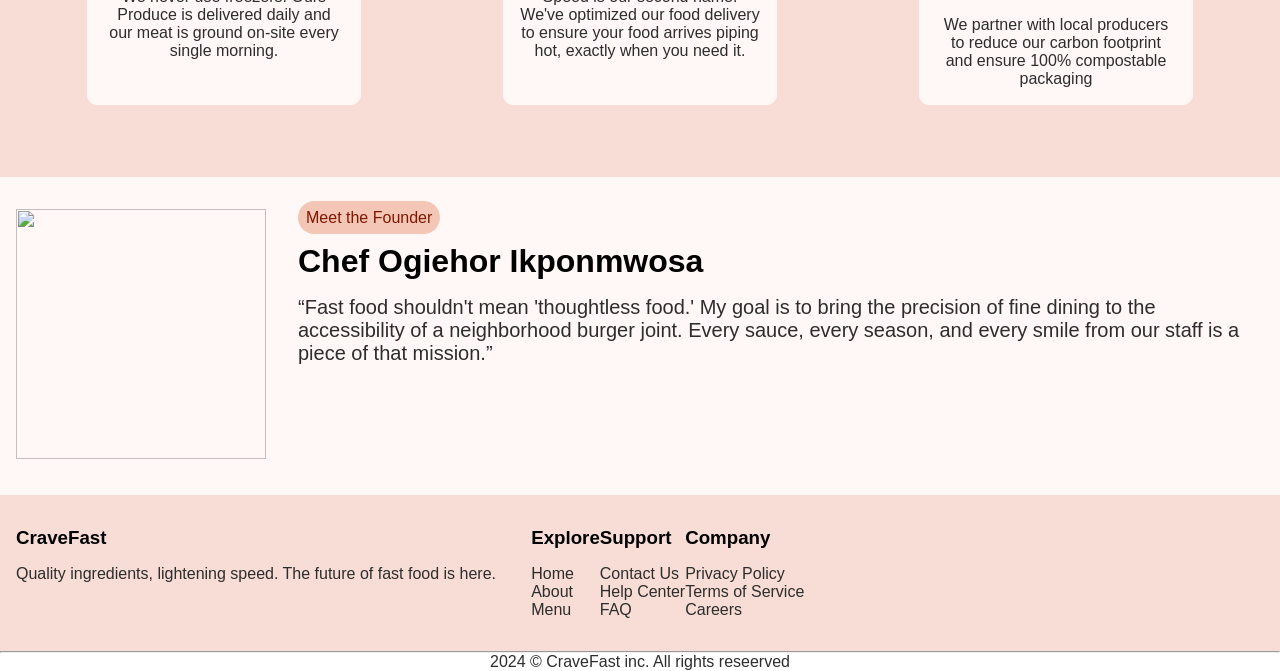
==== commit f16f5f63: "Add files via upload" ====
--- a/about.html
+++ b/about.html
@@ -74,7 +74,7 @@
                 CraveFast didn't start in a boardroom. It started in a tiny 200-square-foot kitchen in the heart of the city with one simple realization: people shouldn't have to choose between "fast" and "fresh."
             </p>
             <p>
-                Our founder, Chef Marcus, believed that burgers and bowls could be elevated through culinary rigor. He spent months sourcing the perfect artisan buns from local bakers and partnering with farmers who treated soil like gold. That commitment to quality turned a single stall into a community staple.
+                Our founder, Chef Ikponmwosa, believed that burgers and bowls could be elevated through culinary rigor. He spent months sourcing the perfect artisan buns from local bakers and partnering with farmers who treated soil like gold. That commitment to quality turned a single stall into a community staple.
             </p>
             <p>
                 Today, we continue that legacy. Every CraveFast location operates on the same dream: serving food that makes you feel good, delivered at the speed of modern life, without ever cutting corners on our community's health or taste buds.
--- a/asset/css/style.css
+++ b/asset/css/style.css
@@ -332,7 +332,7 @@
 }
 
 .order_cards:hover{
-    box-shadow: 0px 0px 50px #c1bab7;
+    box-shadow: 0px 0px 50px #928c8a;
 }
 
 .order_cards i{
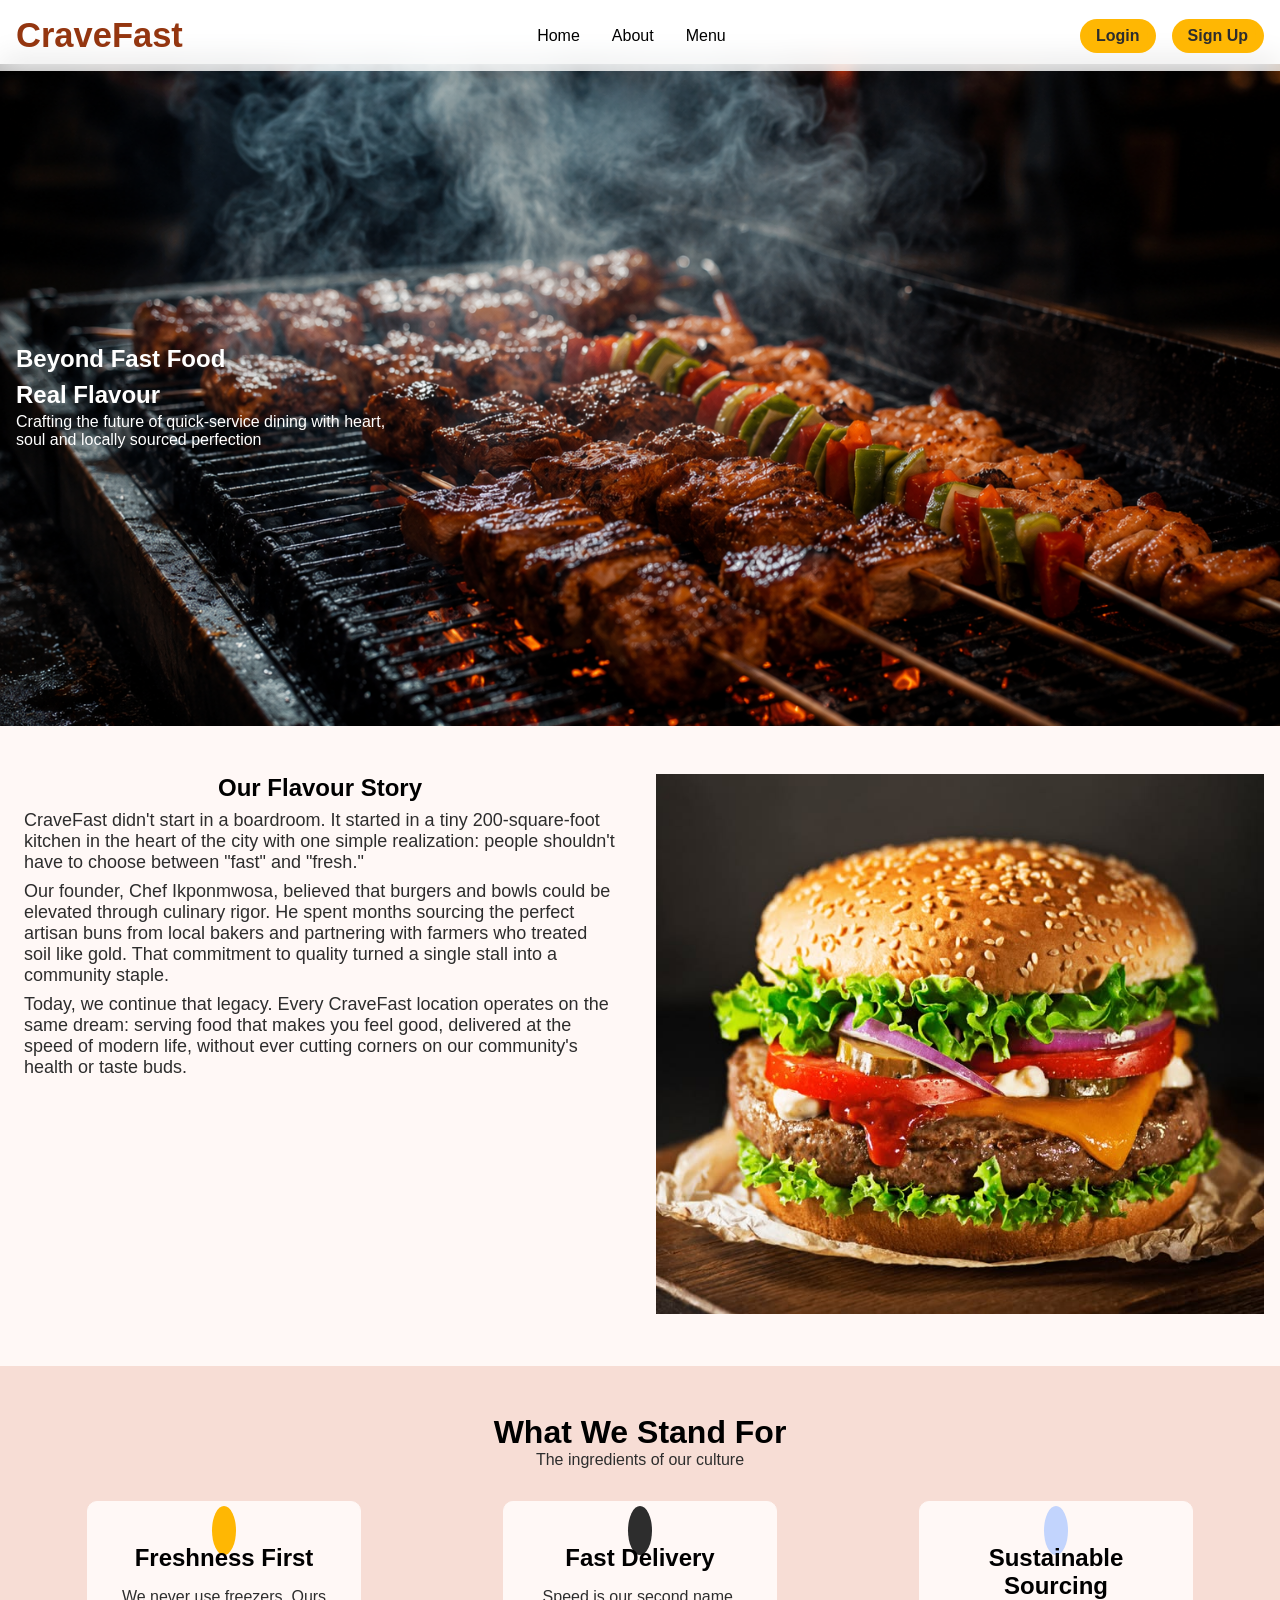
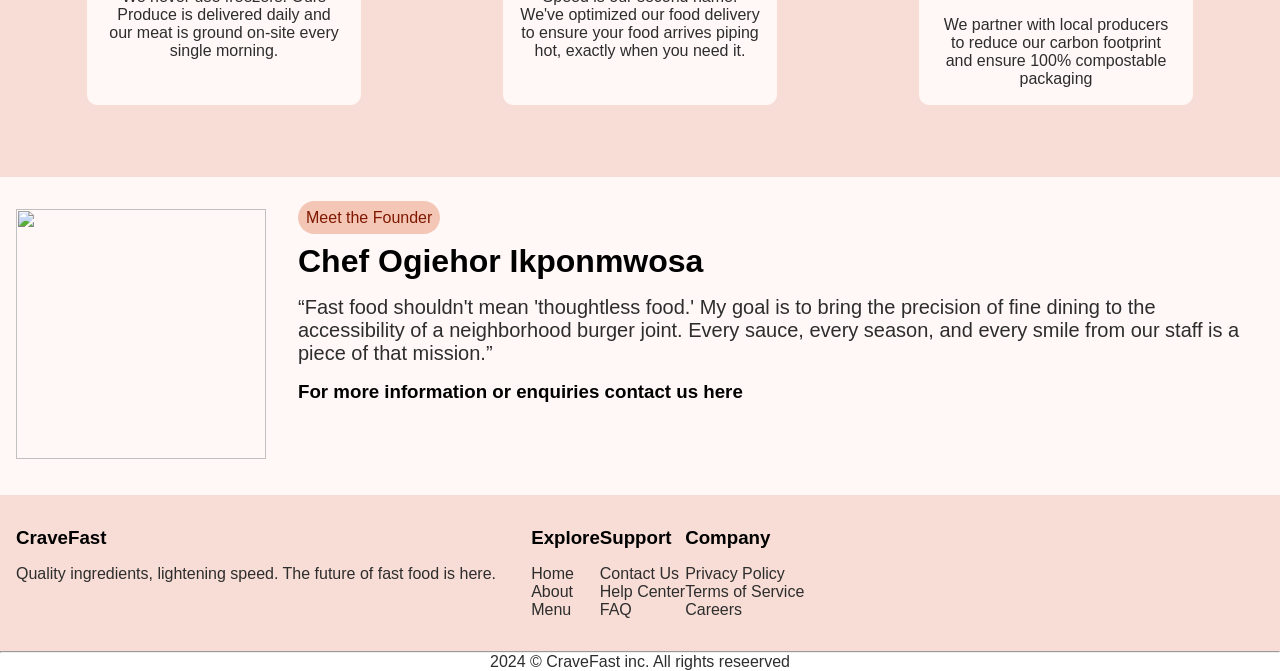
==== commit 79d8eacb: "Add files via upload" ====
--- a/about.html
+++ b/about.html
@@ -124,7 +124,11 @@
                 <div class="chef_txt">
                 <p><q>Fast food shouldn't mean 'thoughtless food.' My goal is to bring the precision of fine dining to the accessibility of a neighborhood burger joint. Every sauce, every season, and every smile from our staff is a piece of that mission.</q></p>
                 </div>
-                <a href=""><i class="fa-solid fa-share-nodes"></i></a>
+                <!-- <a href=""><i class="fa-solid fa-share-nodes"></i></a>  -->
+                <h3>For more information or enquiries contact us here</h3>
+                <a href="http://wa.me/+7087184517">
+                    <i class="fa-brands fa-whatsapp"></i>
+                </a>
             </div>
         </div>
     </section>
--- a/asset/css/style.css
+++ b/asset/css/style.css
@@ -802,6 +802,7 @@
 
 .chef_info i{
     color: var(--paragraph-color);
+    font-size: 24px;
 }
 
 .chef_txt p{
